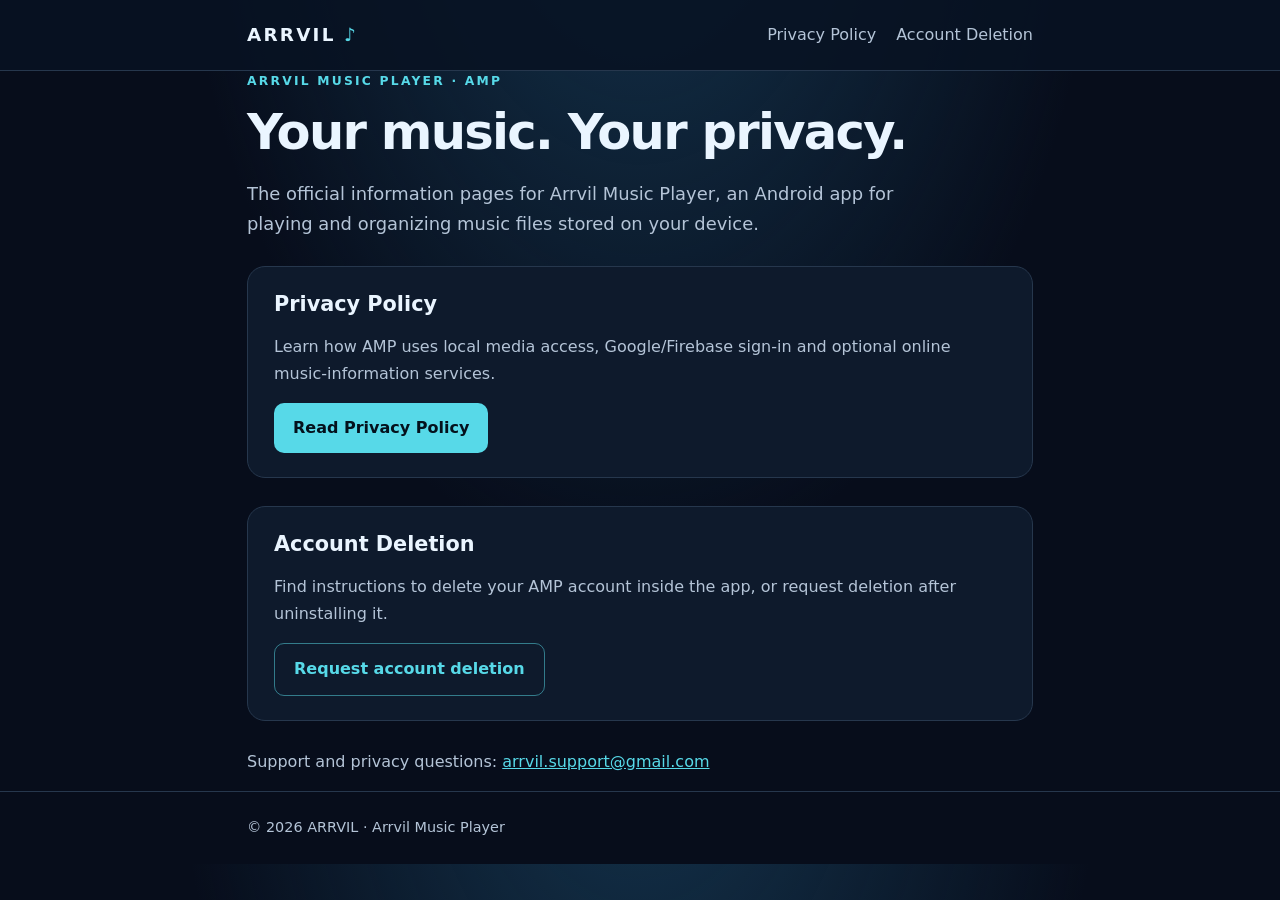
==== index.html @ 97acab59 "Add files via upload" ====
<!DOCTYPE html>
<html lang="en"><head><meta charset="utf-8"><meta name="viewport" content="width=device-width,initial-scale=1"><meta name="robots" content="index,follow"><meta name="description" content="Official privacy and account deletion information for Arrvil Music Player (AMP)."><title>ARRVIL Music Player | Privacy & Support</title><link rel="stylesheet" href="styles.css"></head>
<body><header><div class="shell"><a class="brand" href="index.html">ARRVIL <span>♪</span></a><nav aria-label="Main navigation"><a href="privacy.html">Privacy Policy</a><a href="account-deletion.html">Account Deletion</a></nav></div></header><main class="shell"><p class="eyebrow">Arrvil Music Player · AMP</p><h1>Your music. Your privacy.</h1><p class="lead">The official information pages for Arrvil Music Player, an Android app for playing and organizing music files stored on your device.</p><div class="panel"><h2>Privacy Policy</h2><p>Learn how AMP uses local media access, Google/Firebase sign-in and optional online music-information services.</p><a class="action" href="privacy.html">Read Privacy Policy</a></div><div class="panel"><h2>Account Deletion</h2><p>Find instructions to delete your AMP account inside the app, or request deletion after uninstalling it.</p><a class="action secondary" href="account-deletion.html">Request account deletion</a></div><p>Support and privacy questions: <a href="mailto:arrvil.support@gmail.com">arrvil.support@gmail.com</a></p></main><footer><div class="shell">© 2026 ARRVIL · Arrvil Music Player</div></footer></body></html>
---- styles.css ----
:root{color-scheme:dark;--bg:#070d1b;--surface:#0e1a2c;--border:#26374d;--text:#eaf5ff;--muted:#b4c4d7;--accent:#57d9e8;--ink:#04111c}*{box-sizing:border-box}html{font-family:system-ui,-apple-system,Segoe UI,Roboto,Arial,sans-serif;line-height:1.65}body{margin:0;background:radial-gradient(ellipse at 50% -28%,#153751 0%,transparent 52%),var(--bg);color:var(--text)}a{color:var(--accent)}a:hover{text-decoration-thickness:2px}a:focus-visible{outline:3px solid #eaf5ff;outline-offset:4px;border-radius:3px}.shell{max-width:830px;margin:auto;padding:0 22px}header{border-bottom:1px solid var(--border);background:#081222db}header .shell{display:flex;align-items:center;justify-content:space-between;flex-wrap:wrap;gap:15px;padding-top:20px;padding-bottom:20px}.brand{font-size:1.15rem;font-weight:780;letter-spacing:.12em;color:var(--text);text-decoration:none}.brand span{color:var(--accent)}nav{display:flex;gap:20px;flex-wrap:wrap}nav a{color:var(--muted);text-decoration:none}nav a[aria-current=page]{color:var(--accent)}main{padding-top:56px;padding-bottom:76px}h1{font-size:clamp(2rem,5vw,3.1rem);letter-spacing:-.035em;line-height:1.16;margin:0 0 14px}h2{font-size:1.3rem;margin:39px 0 8px;line-height:1.3;color:var(--text)}p,li{color:var(--muted)}strong{color:var(--text)}.eyebrow{font-size:.77rem;text-transform:uppercase;letter-spacing:.18em;color:var(--accent);font-weight:700;margin:0 0 12px}.lead{font-size:1.12rem;max-width:700px}.meta{font-size:.89rem;color:#9faec0}.panel{background:var(--surface);border:1px solid var(--border);border-radius:18px;padding:24px 26px;margin:28px 0}.panel h2{margin-top:0}.action{display:inline-block;padding:12px 19px;background:var(--accent);color:var(--ink);font-weight:750;text-decoration:none;border-radius:10px}.secondary{background:transparent;color:var(--accent);border:1px solid #57d9e882}.linkline{overflow-wrap:anywhere}footer{border-top:1px solid var(--border);padding:24px 0;color:var(--muted);font-size:.9rem}ul,ol{padding-left:24px}li{margin:.4em 0}@media(max-width:520px){header .shell{align-items:flex-start}.panel{padding:20px}main{padding-top:36px}}
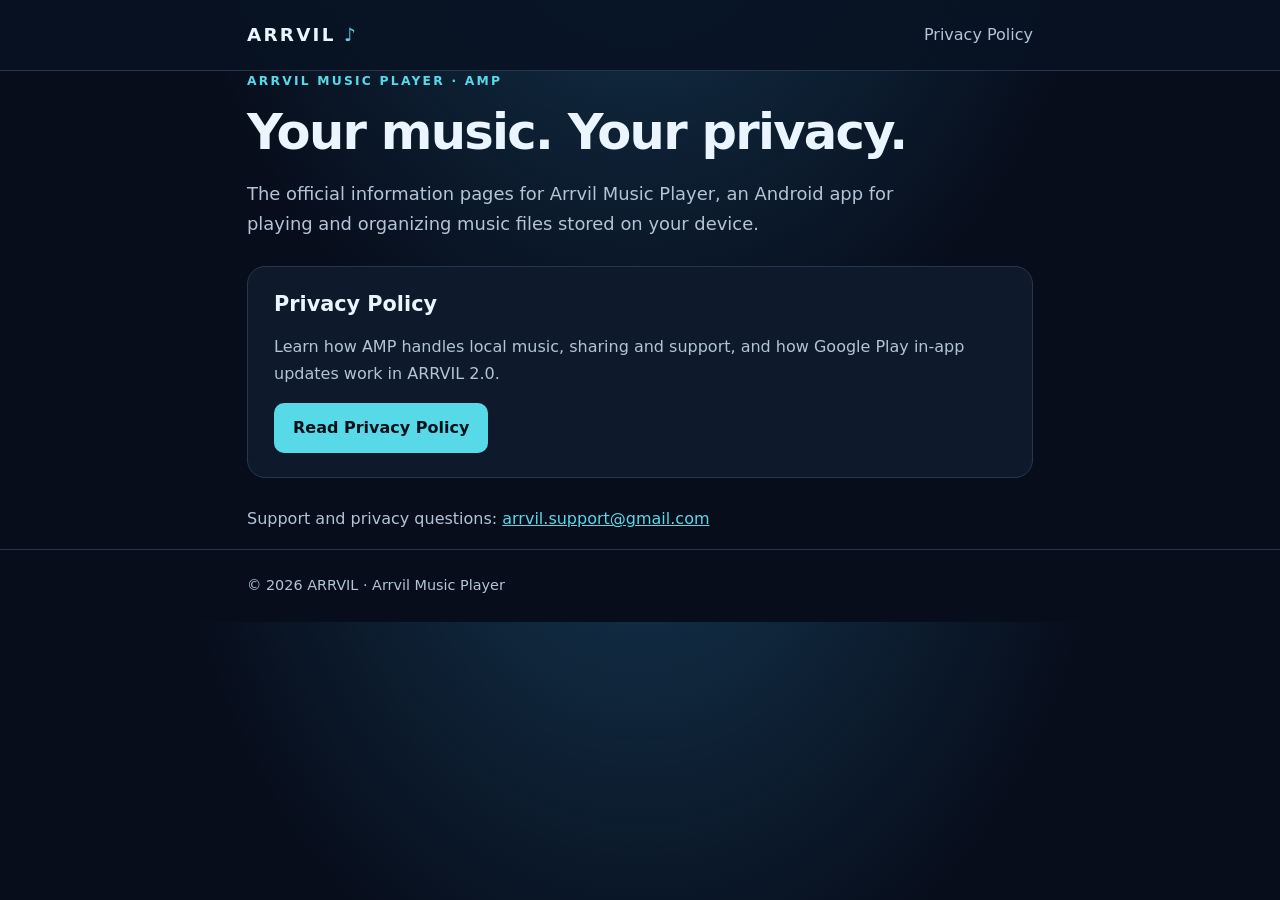
==== commit 1efaf186: "Publish approved ARRVIL privacy policy and homepage" ====
--- a/index.html
+++ b/index.html
@@ -1,3 +1,3 @@
 <!DOCTYPE html>
-<html lang="en"><head><meta charset="utf-8"><meta name="viewport" content="width=device-width,initial-scale=1"><meta name="robots" content="index,follow"><meta name="description" content="Official privacy and account deletion information for Arrvil Music Player (AMP)."><title>ARRVIL Music Player | Privacy & Support</title><link rel="stylesheet" href="styles.css"></head>
-<body><header><div class="shell"><a class="brand" href="index.html">ARRVIL <span>♪</span></a><nav aria-label="Main navigation"><a href="privacy.html">Privacy Policy</a><a href="account-deletion.html">Account Deletion</a></nav></div></header><main class="shell"><p class="eyebrow">Arrvil Music Player · AMP</p><h1>Your music. Your privacy.</h1><p class="lead">The official information pages for Arrvil Music Player, an Android app for playing and organizing music files stored on your device.</p><div class="panel"><h2>Privacy Policy</h2><p>Learn how AMP uses local media access, Google/Firebase sign-in and optional online music-information services.</p><a class="action" href="privacy.html">Read Privacy Policy</a></div><div class="panel"><h2>Account Deletion</h2><p>Find instructions to delete your AMP account inside the app, or request deletion after uninstalling it.</p><a class="action secondary" href="account-deletion.html">Request account deletion</a></div><p>Support and privacy questions: <a href="mailto:arrvil.support@gmail.com">arrvil.support@gmail.com</a></p></main><footer><div class="shell">© 2026 ARRVIL · Arrvil Music Player</div></footer></body></html>
+<html lang="en"><head><meta charset="utf-8"><meta name="viewport" content="width=device-width,initial-scale=1"><meta name="robots" content="index,follow"><meta name="description" content="Official privacy and support information for Arrvil Music Player (AMP)."><title>ARRVIL Music Player | Privacy & Support</title><link rel="stylesheet" href="styles.css"></head>
+<body><header><div class="shell"><a class="brand" href="index.html">ARRVIL <span>♪</span></a><nav aria-label="Main navigation"><a href="privacy.html">Privacy Policy</a></nav></div></header><main class="shell"><p class="eyebrow">Arrvil Music Player · AMP</p><h1>Your music. Your privacy.</h1><p class="lead">The official information pages for Arrvil Music Player, an Android app for playing and organizing music files stored on your device.</p><div class="panel"><h2>Privacy Policy</h2><p>Learn how AMP handles local music, sharing and support, and how Google Play in-app updates work in ARRVIL 2.0.</p><a class="action" href="privacy.html">Read Privacy Policy</a></div><p>Support and privacy questions: <a href="mailto:arrvil.support@gmail.com">arrvil.support@gmail.com</a></p></main><footer><div class="shell">© 2026 ARRVIL · Arrvil Music Player</div></footer></body></html>
